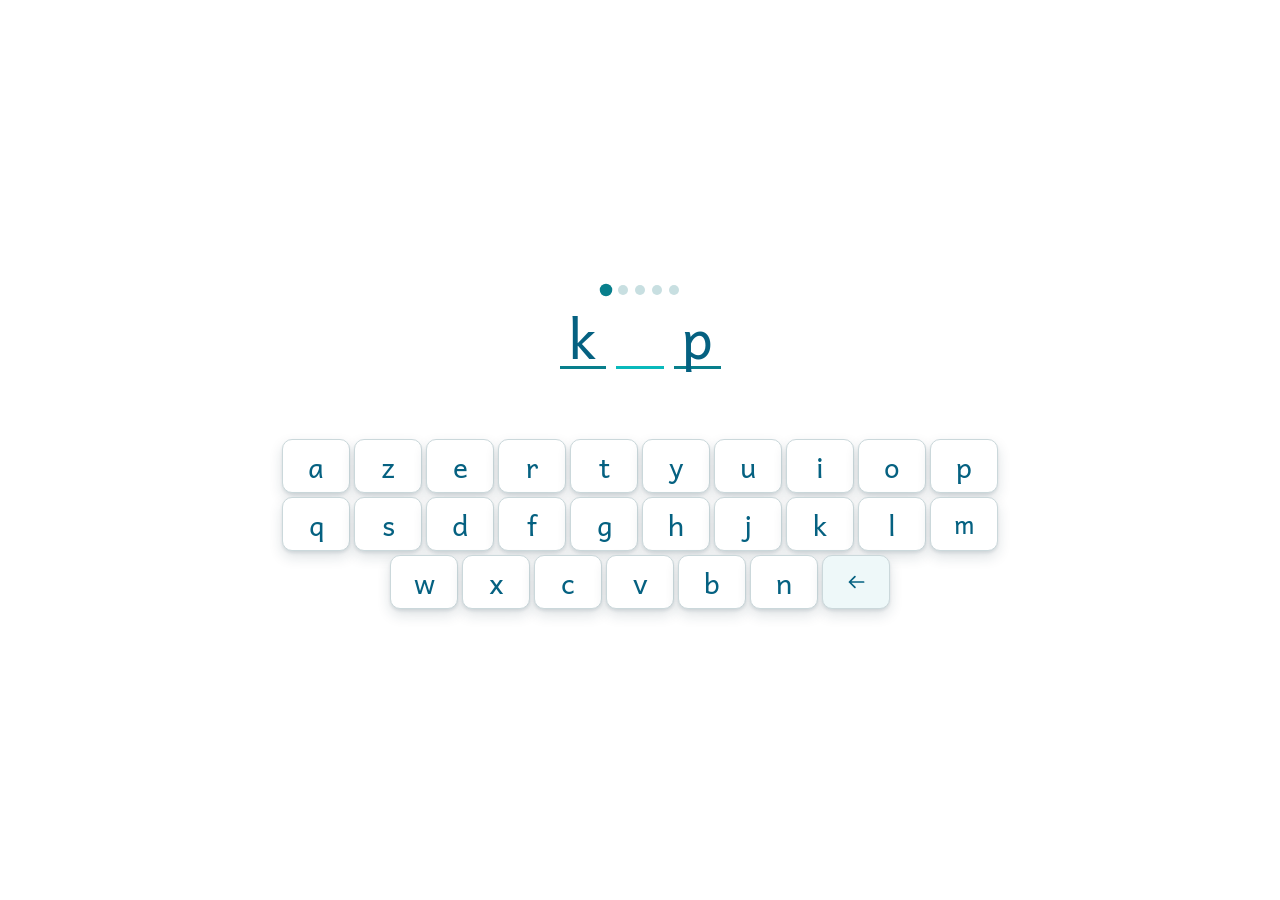
==== index.html @ 1d95343e "Update" ====
<!doctype html>
<html lang="nl">
  <head>
    <meta charset="utf-8" />
    <meta
      name="viewport"
      content="width=device-width,initial-scale=1,viewport-fit=cover"
    />
    <meta name="theme-color" content="#087f8c" />
    <title>Dictee</title>
    <meta
      name="description"
      content="Mobiele dictee-oefeningen en digitaal klik-klakboekje voor NT2 Alfa."
    />
    <link rel="stylesheet" href="styles.css?v=4" />
  </head>
  <body data-app="dictee">
    <svg class="svg-defs" aria-hidden="true">
      <symbol id="i-play" viewBox="0 0 24 24">
        <path d="M8 5.5v13l10.5-6.5L8 5.5Z" />
      </symbol>
      <symbol id="i-speaker" viewBox="0 0 24 24">
        <path d="M11 5 6 9H2v6h4l5 4V5Z" />
        <path d="M15.5 8.5a5 5 0 0 1 0 7M18 6a8.5 8.5 0 0 1 0 12" />
      </symbol>
      <symbol id="i-keyboard" viewBox="0 0 24 24">
        <rect x="2" y="5" width="20" height="14" rx="2" />
        <path
          d="M6 9h.01M10 9h.01M14 9h.01M18 9h.01M7 13h.01M11 13h.01M15 13h.01M5 16h14"
        />
      </symbol>
      <symbol id="i-book" viewBox="0 0 24 24">
        <path
          d="M3 5.5A3.5 3.5 0 0 1 6.5 2H11v18H6.5A3.5 3.5 0 0 0 3 23V5.5ZM21 5.5A3.5 3.5 0 0 0 17.5 2H13v18h4.5A3.5 3.5 0 0 1 21 23V5.5Z"
        />
      </symbol>
      <symbol id="i-gear" viewBox="0 0 24 24">
        <circle cx="12" cy="12" r="3" />
        <path
          d="M19.4 15a1.7 1.7 0 0 0 .34 1.88l.06.06-2.83 2.83-.06-.06a1.7 1.7 0 0 0-1.88-.34 1.7 1.7 0 0 0-1.03 1.55V21h-4v-.08A1.7 1.7 0 0 0 8.97 19.4a1.7 1.7 0 0 0-1.88.34l-.06.06-2.83-2.83.06-.06A1.7 1.7 0 0 0 4.6 15a1.7 1.7 0 0 0-1.55-1.03H3v-4h.08A1.7 1.7 0 0 0 4.6 8.94a1.7 1.7 0 0 0-.34-1.88L4.2 7l2.83-2.83.06.06a1.7 1.7 0 0 0 1.88.34A1.7 1.7 0 0 0 10 3.02V3h4v.08a1.7 1.7 0 0 0 1.03 1.55 1.7 1.7 0 0 0 1.88-.34l.06-.06L19.8 7l-.06.06a1.7 1.7 0 0 0-.34 1.88A1.7 1.7 0 0 0 20.95 10H21v4h-.08A1.7 1.7 0 0 0 19.4 15Z"
        />
      </symbol>
      <symbol id="i-erase" viewBox="0 0 24 24">
        <path d="M19 12H6M11 7l-5 5 5 5" />
      </symbol>
      <symbol id="i-back" viewBox="0 0 24 24">
        <path d="m15 18-6-6 6-6" />
      </symbol>
      <symbol id="i-next" viewBox="0 0 24 24">
        <path d="m9 18 6-6-6-6" />
      </symbol>
      <symbol id="i-up" viewBox="0 0 24 24"><path d="m6 15 6-6 6 6" /></symbol>
      <symbol id="i-down" viewBox="0 0 24 24"><path d="m6 9 6 6 6-6" /></symbol>
      <symbol id="i-check" viewBox="0 0 24 24">
        <path d="m5 12 4 4L19 6" />
      </symbol>
      <symbol id="i-retry" viewBox="0 0 24 24">
        <path d="M20 11a8 8 0 1 0-2.3 5.7" />
        <path d="M20 4v7h-7" />
      </symbol>
      <symbol id="i-close" viewBox="0 0 24 24">
        <path d="M18 6 6 18M6 6l12 12" />
      </symbol>
      <symbol id="i-plus" viewBox="0 0 24 24">
        <path d="M12 5v14M5 12h14" />
      </symbol>
      <symbol id="i-mic" viewBox="0 0 24 24">
        <rect x="9" y="2" width="6" height="12" rx="3" />
        <path d="M5 10a7 7 0 0 0 14 0M12 17v5" />
      </symbol>
      <symbol id="i-upload" viewBox="0 0 24 24">
        <path d="M12 16V4m0 0L7 9m5-5 5 5M4 20h16" />
      </symbol>
    </svg>

    <main id="app" class="app-shell" aria-live="polite"></main>
    <script src="data.js"></script>
    <script src="app.js?v=6"></script>
  </body>
</html>
---- styles.css ----
/* ================================================================
   1. Lettertype en kleuren
   ================================================================ */

@font-face {
  font-family: Andika;
  src: url("assets/fonts/andika-400.woff2") format("woff2");
  font-weight: 400;
  font-display: swap;
}
@font-face {
  font-family: Andika;
  src: url("assets/fonts/andika-700.woff2") format("woff2");
  font-weight: 700;
  font-display: swap;
}
:root {
  /* Pas hier de hoofdkleuren van de volledige app aan. */
  --ink: #056181;
  --teal: #087f8c;
  --teal-dark: #08646d;
  --blue: #d9f2f4;
  --pink: #e7427a;
  --paper: #f7fbfb;
  --line: #c8dfe1;
  --good: #16805d;
  --bad: #c53b56;
  --shadow: 0 12px 34px rgba(20, 67, 79, 0.13);
}

/* ================================================================
   2. Algemene basisopmaak
   ================================================================ */

* {
  box-sizing: border-box;
}
html,
body {
  margin: 0;
  min-height: 100%;
  background: var(--paper);
  color: var(--ink);
  font-family: Andika, Arial, sans-serif;
}
button,
input,
select {
  font: inherit;
}
button {
  touch-action: manipulation;
}
.svg-defs {
  position: absolute;
  width: 0;
  height: 0;
  overflow: hidden;
}
.icon {
  width: 1.65rem;
  height: 1.65rem;
  fill: none;
  stroke: currentColor;
  stroke-width: 2;
  stroke-linecap: round;
  stroke-linejoin: round;
  margin-top: 0.4em;
}
.app-shell {
  min-height: 100svh;
  display: flex;
  flex-direction: column;
}

/* ================================================================
   3. Bovenbalk, pictogrammen en algemene knoppen
   ================================================================ */

.topbar {
  height: 68px;
  padding: 8px max(12px, env(safe-area-inset-left));
  display: flex;
  align-items: center;
  justify-content: space-between;
  background: #fff;
  border-bottom: 1px solid var(--line);
}
.brand {
  font-weight: 700;
  color: var(--teal);
  letter-spacing: 0.02em;
}
.top-actions {
  display: flex;
  gap: 10px;
}
.icon-btn {
  width: 52px;
  height: 52px;
  border: 0;
  border-radius: 16px;
  background: var(--blue);
  color: var(--teal-dark);
  display: grid;
  place-items: center;
  cursor: pointer;
}
.icon-btn:hover,
.icon-btn:focus-visible {
  outline: 3px solid rgba(231, 66, 122, 0.26);
}
.icon-btn.primary {
  background: var(--pink);
  color: #fff;
}
.icon-btn.good {
  background: var(--good);
  color: #fff;
}
.icon-btn.bad {
  background: var(--bad);
  color: #fff;
}

/* ================================================================
   4. Startscherm
   ================================================================ */

.screen {
  width: min(100%, 980px);
  margin: auto;
  padding: 10px max(14px, env(safe-area-inset-left))
    calc(18px + env(safe-area-inset-bottom));
}
.home-grid {
  display: grid;
  grid-template-columns: repeat(2, minmax(0, 240px));
  gap: 20px;
  justify-content: center;
}
.mode-card {
  aspect-ratio: 1;
  border: 0;
  border-radius: 30px;
  background: #fff;
  color: var(--teal);
  box-shadow: var(--shadow);
  display: grid;
  place-items: center;
  cursor: pointer;
}
.mode-card:nth-child(2) {
  color: var(--pink);
}
.mode-card .icon {
  width: 42%;
  height: 42%;
  stroke-width: 1.35;
}

/* ================================================================
   5. Dicteescherm en AZERTY-toetsenbord
   ================================================================ */

.dictation {
  display: flex;
  flex-direction: column;
  gap: 8px;
  align-items: center;
}
.dictation-finished {
  min-height: 100svh;
  display: flex;
  flex-direction: column;
  align-items: center;
  justify-content: center;
  gap: 12px;
  text-align: center;
}
.finished-check {
  width: 112px;
  height: 112px;
  border-radius: 50%;
  display: grid;
  place-items: center;
  background: var(--good);
  color: white;
}
.finished-check .icon {
  width: 65px;
  height: 65px;
}
.dictation-finished h1 {
  margin: 0;
  font-size: clamp(2.5rem, 9vw, 4rem);
}
.finished-next {
  color: var(--teal-dark);
}
.finished-next .icon {
  width: 36px;
  height: 36px;
}
.restart-button {
  margin-top: 12px;
  width: 45px;
  height: 45px;
  border: 0;
  border-radius: 50%;
  background: var(--blue);
  color: var(--teal-dark);
  cursor: pointer;
  display: grid;
  place-items: center;
}
.restart-button .icon {
  width: 30px;
  height: 30px;
}
.listen {
  width: 84px;
  height: 84px;
  border-radius: 26px;
  background: var(--teal);
  color: #fff;
  border: 0;
  display: grid;
  place-items: center;
  box-shadow: var(--shadow);
}
.listen .icon {
  width: 42px;
  height: 42px;
}
.dictation-image {
  display: block;
  max-width: min(100%, 320px);
  max-height: min(30svh, 210px);
  object-fit: contain;
  border-radius: 12px;
}
.word-slots {
  min-height: 64px;
  display: flex;
  align-items: flex-end;
  justify-content: center;
  gap: 10px;
  flex-wrap: wrap;
}

.copy-word {
  margin-bottom: 8px;
  color: var(--ink);
  font-size: clamp(2rem, 9vw, 4.5rem);
  font-weight: 700;
  text-align: center;
}

.edit-notice,
.publication-message {
  margin-bottom: 16px;
  padding: 14px 16px;
  border-radius: 14px;
  background: #fff3c4;
  color: #533f00;
  line-height: 1.45;
}

.publication-message {
  background: #daf4ee;
  color: #174b41;
}

.check-option {
  display: flex;
  align-items: center;
  gap: 10px;
  margin: 14px 0;
  font-weight: 700;
}

.check-option input {
  width: 24px;
  height: 24px;
  accent-color: var(--teal);
}

.question-option {
  display: flex;
  align-items: center;
  gap: 8px;
  margin-top: 8px;
  font-size: 0.95rem;
  font-weight: 700;
}

.question-option input {
  width: 22px;
  height: 22px;
  accent-color: var(--teal);
}

.series-item-editable {
  align-items: center;
}

.series-order {
  display: flex;
  flex-direction: column;
  gap: 4px;
}

.series-order .icon-btn {
  min-width: 36px;
  min-height: 36px;
}

.series-question {
  flex: 1;
  min-width: 0;
  color: #056181;
}

.series-missing {
  display: flex;
  flex-wrap: wrap;
  gap: 5px;
  margin-top: 6px;
  color: #09b9bb;
  border-color: #09b9bb;
}

.series-missing .chip {
  min-width: 38px;
  min-height: 38px;
  padding: 5px 9px;
  color: #09b9bb;
  border-color: #09b9bb;

}
.slot {
  min-width: 54px;
  padding: 3px 8px 2px;
  border-bottom: 3px solid var(--teal);
  font-size: clamp(3.0rem, 15vw, 5.2rem);
  line-height: 1;
  text-align: center;
  font-weight: 400;
  color: #056181;
}
.slot.missing {
  color: #09b9bb;
  border-color: #09b9bb;
}
.slot.wrong {
  color: var(--bad);
  border-color: var(--bad);
  animation: shake 0.28s linear 2;
}
.slot.good {
  color: var(--good);
  border-color: var(--good);
}
@keyframes shake {
  25% {
    transform: translateX(-5px);
  }
  75% {
    transform: translateX(5px);
  }
}
.feedback {
  height: 44px;
  display: flex;
  align-items: center;
  justify-content: center;
  gap: 14px;
}
.feedback .icon {
  width: 30px;
  height: 30px;
}
.feedback .icon-btn {
  width: 44px;
  height: 44px;
  border-radius: 50%;
}
.feedback .icon-btn .icon {
  width: 25px;
  height: 25px;
}
.feedback .icon-btn.bad {
  background: #fee7ed;
  color: var(--bad);
}
.feedback.good {
  color: var(--good);
}
.feedback.bad {
  color: var(--bad);
}
.keyboard {
  width: min(100%, 760px);
  display: flex;
  flex-direction: column;
  gap: 4px;
  margin-top: auto;
}
.key-row {
  display: flex;
  gap: 4px;
  justify-content: center;
}
.key {
  /* Andika Regular blijft leesbaar zonder dat de toets zwaar oogt. */
  font-family: Andika, Arial, sans-serif;
  font-weight: 400;
  flex: 1;
  max-width: 68px;
  min-width: 0;
  padding-right: 0;
  padding-left: 0;
  min-height: 54px;
  border: 1px solid #b8d4d7;
  border-bottom-width: 2px;
  border-radius: 12px;
  background: #fff;
  color: var(--ink);
  font-size: clamp(1.4rem, 5.5vw, 1.75rem);
}
/* De brede m krijgt iets kleinere letters, maar behoudt dezelfde aantikzone. */
.key[data-key="m"] {
  font-size: clamp(1.18rem, 4.7vw, 1.55rem);
}
.key:active {
  transform: translateY(2px);
  border-bottom-width: 2px;
}
.key.wide {
  max-width: 110px;
  background: var(--blue);
  color: var(--teal-dark);
}

/* ================================================================
   6. Klik-klakboekje
   ================================================================ */

.booklet {
  display: grid;
  gap: 22px;
}
.book-word {
  display: flex;
  justify-content: center;
  align-items: center;
  gap: 4px;
  font-size: clamp(3.6rem, 18vw, 8rem);
  font-weight: 700;
  color: var(--teal-dark);
}
.book-columns {
  display: grid;
  grid-template-columns: repeat(3, 1fr);
  gap: 10px;
}
.book-col {
  display: grid;
  gap: 8px;
  text-align: center;
}
.sound-card {
  min-height: 104px;
  border: 2px solid var(--line);
  border-radius: 22px;
  background: #fff;
  color: var(--ink);
  font-size: clamp(2.2rem, 10vw, 4.6rem);
  font-weight: 700;
  display: grid;
  place-items: center;
}
.sound-controls {
  display: flex;
  justify-content: center;
  gap: 8px;
}
.tiny-btn {
  width: 46px;
  height: 46px;
  border: 0;
  border-radius: 14px;
  background: var(--blue);
  color: var(--teal-dark);
  display: grid;
  place-items: center;
}
.tiny-btn .icon {
  width: 23px;
  height: 23px;
}

/* ================================================================
   7. Lesgeversgedeelte
   ================================================================ */

.teacher {
  width: min(100%, 900px);
  margin: auto;
  padding: 22px 16px 48px;
}
.teacher h1 {
  font-size: clamp(1.6rem, 5vw, 2.2rem);
  margin: 0 0 18px;
}
.teacher h2 {
  font-size: 1.15rem;
  margin: 0 0 12px;
  color: var(--teal-dark);
}
.panel {
  background: #fff;
  border: 1px solid var(--line);
  border-radius: 22px;
  padding: 18px;
  margin-bottom: 16px;
  box-shadow: 0 6px 18px rgba(20, 67, 79, 0.06);
}
.field {
  display: grid;
  gap: 7px;
  margin-bottom: 14px;
}
.field label {
  font-weight: 700;
}
.text-input,
.select {
  width: 100%;
  min-height: 50px;
  border: 2px solid var(--line);
  border-radius: 12px;
  padding: 9px 12px;
  background: #fff;
  color: var(--ink);
}
.chips {
  display: flex;
  flex-wrap: wrap;
  gap: 8px;
}
.chip {
  min-width: 45px;
  min-height: 45px;
  border: 2px solid var(--line);
  border-radius: 12px;
  background: #fff;
  color: var(--ink);
  padding: 7px 11px;
}
.chip.active {
  background: var(--teal);
  border-color: var(--teal);
  color: #fff;
}
.chip.missing-choice.active {
  background: var(--pink);
  border-color: var(--pink);
}
.action {
  min-height: 48px;
  border: 0;
  border-radius: 13px;
  padding: 10px 16px;
  background: var(--teal);
  color: #fff;
  font-weight: 700;
  display: inline-flex;
  align-items: center;
  gap: 8px;
}
.action.secondary {
  background: var(--blue);
  color: var(--teal-dark);
}
.action.danger {
  background: #fee7ed;
  color: var(--bad);
}
.series {
  display: grid;
  gap: 8px;
}
.series-item {
  display: flex;
  align-items: center;
  gap: 10px;
  padding: 10px 12px;
  border-radius: 13px;
  background: #f3f8f8;
}
.series-word {
  font-size: 1.25rem;
  font-weight: 400;
  flex: 1;
}
.series-pattern {
  color: var(--ink);
  font-size: 0.9rem;
}
.series-item .icon-btn {
  width: 42px;
  height: 42px;
  border-radius: 12px;
  background: #fee7ed;
  color: var(--bad);
}
.series-item {
  flex-wrap: wrap;
}
.series-image-field {
  flex-basis: 100%;
  display: grid;
  gap: 4px;
  font-size: 0.9rem;
}
.suggestions {
  display: grid;
  grid-template-columns: repeat(auto-fill, minmax(110px, 1fr));
  gap: 8px;
}
.suggestion {
  min-height: 48px;
  border: 2px solid var(--line);
  border-radius: 12px;
  background: #fff;
  font-weight: 700;
}
.suggestion.added {
  background: #e7f7f0;
  color: var(--good);
  border-color: #acdcca;
}
.help {
  color: #5c7280;
  font-size: 0.92rem;
  margin: 4px 0 12px;
}
.empty {
  padding: 20px;
  text-align: center;
  color: #6d7f88;
}
.publish-actions {
  display: flex;
  flex-wrap: wrap;
  gap: 10px;
}
.exercise-list {
  display: grid;
  gap: 10px;
}
.exercise-item {
  display: flex;
  align-items: center;
  gap: 8px;
  padding: 12px;
  border-radius: 14px;
  background: #f3f8f8;
}
.exercise-info {
  flex: 1;
  display: grid;
}
.exercise-info span {
  color: #5c7280;
  font-size: 0.9rem;
}
.exercise-item .action {
  text-decoration: none;
}
.exercise-item .icon-btn {
  width: 46px;
  height: 46px;
  flex: 0 0 auto;
  background: #fee7ed;
  color: var(--bad);
}

/* ================================================================
   8. Aanpassingen voor kleine en liggende schermen
   ================================================================ */

@media (max-width: 560px) {
  .screen {
    padding-top: 10px;
  }
  .screen.dictation {
    /* Bijna geen binnenmarge: de tien AZERTY-toetsen krijgen zo meer breedte.
       Vrije ruimte voor Genially maak je buiten het iframe, niet hier. */
    padding-right: max(4px, env(safe-area-inset-right));
    padding-left: max(4px, env(safe-area-inset-left));
    padding-bottom: calc(6px + env(safe-area-inset-bottom));
  }
  .topbar {
    height: 62px;
  }
  .icon-btn {
    width: 46px;
    height: 46px;
  }
  .home-grid {
    gap: 14px;
  }
  .mode-card {
    border-radius: 24px;
  }
  .book-columns {
    gap: 6px;
  }
  .sound-card {
    min-height: 86px;
    border-radius: 17px;
  }
  .word-slots {
    gap: 5px;
  }
  .slot {
    min-width: 42px;
  }
  .panel {
    padding: 8px;
  }
  .exercise-item {
    align-items: stretch;
    flex-wrap: wrap;
  }
  .exercise-info {
    flex-basis: 100%;
  }
}
@media (orientation: landscape) and (max-height: 620px) {
  .topbar {
    height: 54px;
  }
  .icon-btn {
    width: 40px;
    height: 40px;
  }
  .screen {
    padding-top: 4px;
    padding-bottom: 4px;
  }
  .dictation {
    gap: 6px;
  }
  .listen {
    width: 58px;
    height: 58px;
    border-radius: 18px;
  }
  .listen .icon {
    width: 30px;
    height: 30px;
  }
  .word-slots {
    min-height: 58px;
  }
  .slot {
    font-size: 2.5rem;
  }
  .feedback {
    height: 40px;
  }
  .key {
    min-height: 44px;
  }
  .booklet {
    grid-template-columns: 1fr 2fr;
    align-items: center;
  }
  .book-word {
    font-size: 4rem;
  }
}


/* Houd het volledige dictee zichtbaar op kleinere telefoons en in Genially. */
@media (max-height: 740px) {
  .screen.dictation {
    height: 100svh;
    min-height: 0;
    margin-top: 0;
    margin-bottom: 0;
    padding-top: 5px;
    padding-bottom: calc(5px + env(safe-area-inset-bottom));
    gap: 4px;
    overflow: hidden;
    justify-content: center;
  }

  .dictation .listen {
    width: 56px;
    height: 56px;
    border-radius: 18px;
    flex: 0 0 auto;
  }

  .dictation .listen .icon {
    width: 29px;
    height: 29px;
  }

  .dictation-image {
    max-width: min(58vw, 250px);
    max-height: 18svh;
    margin-bottom: 2px;
  }

  .copy-word {
    margin-bottom: 2px;
    font-size: clamp(1.65rem, 7vw, 2.4rem);
    line-height: 1;
    color: var(--ink);
    font-weight: 400;
  }

  .word-slots {
    min-height: 45px;
    gap: 5px;
  }

  .slot {
    min-width: 38px;
    padding: 2px 5px 1px;
    border-bottom-width: 2px;
    font-size: clamp(1.8rem, 8vw, 2.7rem);
  }

  .feedback {
    height: 38px;
  }

  .feedback .icon-btn {
    width: 38px;
    height: 38px;
  }

  .keyboard {
    gap: 3px;
    margin-top: clamp(4px, 1svh, 10px);
  }

  .key-row {
    gap: 3px;
  }

  .key {
    min-height: 46px;
    border-radius: 9px;
    font-size: clamp(1.2rem, 5vw, 1.55rem);
  }
  .copy-word {
    font-size: clamp(2.2rem, 10vw, 3.2rem);
  }
  .slot {
    font-size: clamp(2.4rem, 11vw, 3.4rem);
    min-width: 46px;
  }
}

@media (max-height: 590px) {
  .dictation .listen {
    width: 48px;
    height: 48px;
  }

  .dictation-image {
    max-height: 12svh;
  }

  .copy-word {
    font-size: 1.55rem;
  }

  .word-slots {
    min-height: 39px;
  }

  .slot {
    font-size: 1.75rem;
  }

  .feedback {
    height: 34px;
  }

  .key {
    min-height: 42px;
  }
}

/* ================================================================
   9. Volledige versie (link met weergave=volledig)
   ================================================================ */

/* Instructiebalk bovenaan met één ronde afspeelknop. */
.instruction-bar {
  align-self: stretch;
  display: flex;
  justify-content: center;
  padding: 6px 0 8px;
  border-bottom: 1px solid var(--line);
}
.play-instruction {
  width: 52px;
  height: 52px;
  border: 0;
  border-radius: 50%;
  background: var(--ink);
  color: #fff;
  display: grid;
  place-items: center;
  cursor: pointer;
  box-shadow: var(--shadow);
}
.play-instruction .icon {
  width: 24px;
  height: 24px;
  fill: currentColor;
}
.play-instruction:focus-visible {
  outline: 3px solid rgba(231, 66, 122, 0.45);
  outline-offset: 3px;
}
@media (max-height: 740px) {
  .instruction-bar {
    padding: 2px 0 4px;
  }
  .play-instruction {
    width: 42px;
    height: 42px;
  }
  .play-instruction .icon {
    width: 20px;
    height: 20px;
  }
}

/* Staand: de onderdelen staan gewoon onder elkaar. */
.dictation-media {
  display: contents;
}

/* Liggende gsm: instructie, luisterknop en afbeelding links, het dictee
   rechts. Anders is er te weinig hoogte voor alles. */
@media (orientation: landscape) and (max-height: 620px) {
  .full-view .screen.dictation {
    display: grid;
    grid-template-columns: minmax(110px, 28%) minmax(0, 1fr);
    grid-auto: auto;
    align-content: center;
    align-items: center;
    column-gap: 14px;
    row-gap: 2px;
    width: 100%;
    max-width: none;
  }
  .full-view .dictation > * {
    grid-column: 2;
    justify-self: stretch;
  }
  .full-view .dictation > .copy-word,
  .full-view .dictation > .word-slots,
  .full-view .dictation > .feedback {
    justify-self: center;
  }
  .full-view .dictation > .dictation-media {
    grid-column: 1;
    grid-row: 1 / span 4;
    display: flex;
    flex-direction: column;
    align-items: center;
    gap: 6px;
  }
  .full-view .dictation-media .instruction-bar {
    border-bottom: 0;
    padding: 0;
  }
  .full-view .dictation-media .dictation-image {
    max-width: 100%;
    max-height: 38svh;
  }
}

/* Reeks van meerdere woorden: een bolletje per woord. */
.series-progress {
  display: flex;
  justify-content: center;
  flex-wrap: wrap;
  gap: 7px;
  padding: 6px 0 2px;
}
.series-progress span {
  width: 10px;
  height: 10px;
  border-radius: 50%;
  background: var(--line);
  transition: background 200ms ease, transform 200ms ease;
}
.series-progress .current {
  background: var(--teal);
  transform: scale(1.25);
}
.series-progress .done {
  background: var(--good);
}

/* Knop "Opnieuw" na een juist antwoord: rustig, in de basiskleur. */
.feedback .icon-btn.again {
  background: var(--blue);
  color: var(--teal-dark);
}

/* Alle toetsen even breed: een tiende van de rij. De wisknop staat
   achteraan de onderste rij en is twee toetsen breed. */
.key-row {
  --kg: 4px;
  gap: var(--kg);
}
@media (max-height: 740px) {
  .key-row {
    --kg: 3px;
  }
}
.key-row .key {
  flex: 0 0 calc((100% - 9 * var(--kg)) / 10);
  min-width: 0;
}
.key-row .key.erase {
  flex-basis: calc((100% - 9 * var(--kg)) / 10 * 2 + var(--kg));
}
.key.erase .icon {
  stroke-width: 1.6;
  width: 26px;
  height: 26px;
}

.copy-word {
  font-size: clamp(2.2rem, 10vw, 3.2rem);
}
.slot {
  font-size: clamp(2.4rem, 11vw, 3.4rem);
  min-width: 46px;
}

/* Cijferblok: drie grote toetsen per rij */
.keyboard.numbers .key-row .key {
  flex-basis: calc((100% - 2 * var(--kg)) / 3);
  max-width: 110px;
}
.keyboard.numbers .key-row .key.erase {
  flex-basis: calc((100% - 2 * var(--kg)) / 3);
}

/* Toetsen in dezelfde stijl als de letterkaartjes van de sleepoefening:
   wit, fijn grijs kader, zachte schaduw voor een licht 3D-effect. */
.key {
  background: #fff;
  border: 1.5px solid #cbd8db;
  border-radius: 10px;
  box-shadow:
          0 2px 3px rgba(23, 48, 66, 0.10),
          0 6px 14px rgba(23, 48, 66, 0.14);
  color: var(--ink);
}
/* Bij indrukken: toets zakt iets in */
.key:active {
  transform: translateY(1px);
  box-shadow: 0 1px 2px rgba(23, 48, 66, 0.12);
}

/* Cijfertoetsen: heel licht turquoise */
.key[data-key="0"],
.key[data-key="1"],
.key[data-key="2"],
.key[data-key="3"],
.key[data-key="4"],
.key[data-key="5"],
.key[data-key="6"],
.key[data-key="7"],
.key[data-key="8"],
.key[data-key="9"] {
  background: #eef8f9;
}

/* Wisknop: heel licht grijsblauw */
.key.erase {
  background: #eef8f9;
}

/* Doorzichtige achtergrond: de Genially-dia is zichtbaar rond de oefening,
   zonder blend mode. De toetsen blijven wit. */
html,
body,
.app-shell {
  background: transparent;
}

/* Meer ruimte tussen het woord en het vinkje/kruisje met Opnieuw */
.feedback {
  margin-top: 10px;
}
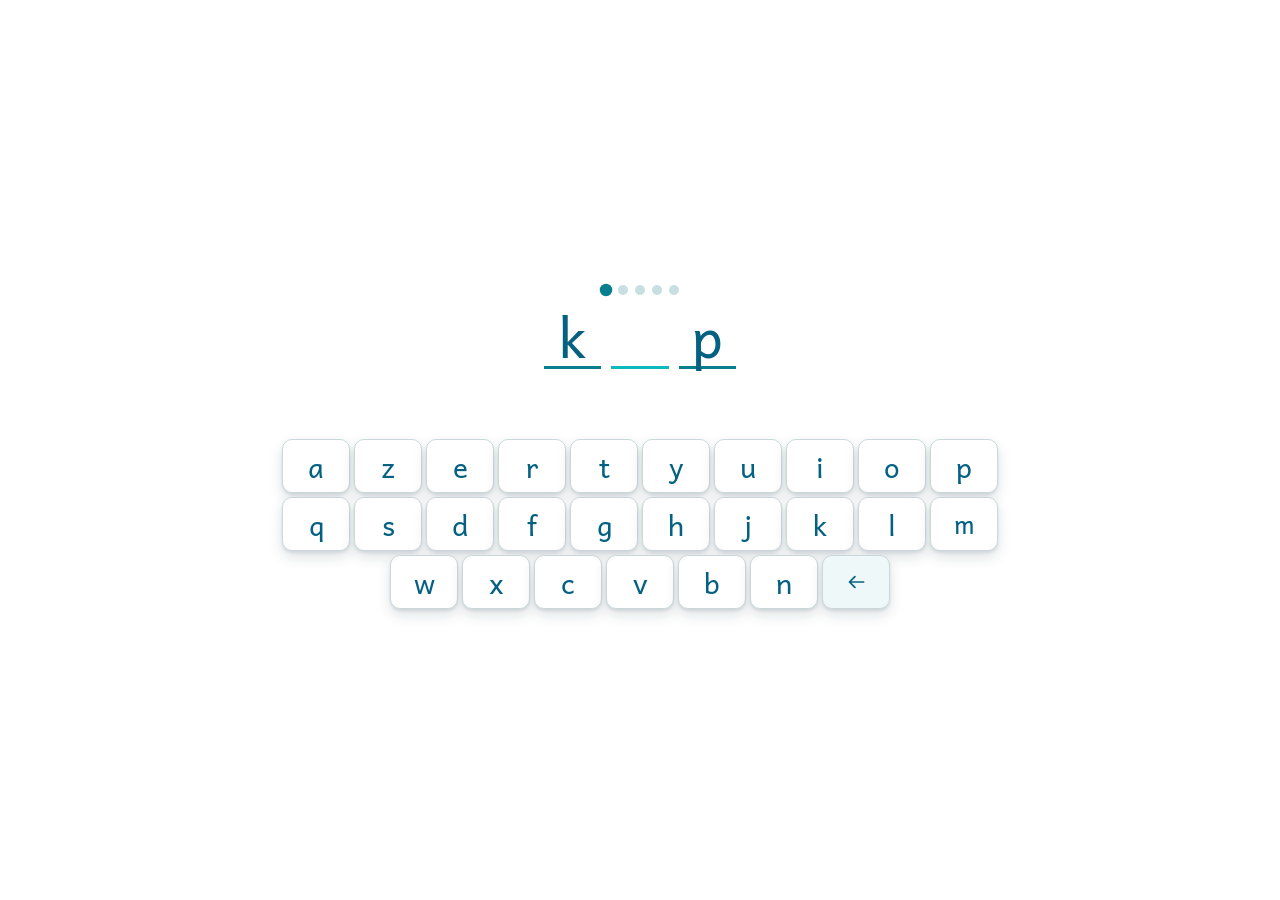
==== commit f98253ef: "Adapt for longer words" ====
--- a/index.html
+++ b/index.html
@@ -12,7 +12,7 @@
       name="description"
       content="Mobiele dictee-oefeningen en digitaal klik-klakboekje voor NT2 Alfa."
     />
-    <link rel="stylesheet" href="styles.css?v=4" />
+    <link rel="stylesheet" href="styles.css?v=5" />
   </head>
   <body data-app="dictee">
     <svg class="svg-defs" aria-hidden="true">
@@ -75,6 +75,6 @@
 
     <main id="app" class="app-shell" aria-live="polite"></main>
     <script src="data.js"></script>
-    <script src="app.js?v=6"></script>
+    <script src="app.js?v=7"></script>
   </body>
 </html>
--- a/styles.css
+++ b/styles.css
@@ -1111,4 +1111,28 @@
 /* Meer ruimte tussen het woord en het vinkje/kruisje met Opnieuw */
 .feedback {
   margin-top: 10px;
-}+}
+/* Letterplaatsen: elk woord blijft op één rij. app.js (fitWordSlots)
+   maakt de letters kleiner als een woord niet past. Marges en breedtes
+   staan in em, zodat ze mee krimpen met de letter. */
+.dictation > .word-slots,
+.full-view .dictation > .word-slots {
+  width: 100%;
+  max-width: 100%;
+  min-width: 0;
+  justify-self: stretch;
+  column-gap: clamp(18px, 5vw, 36px);
+  row-gap: 10px;
+}
+.word-group {
+  display: flex;
+  flex-wrap: nowrap;
+  align-items: flex-end;
+  gap: clamp(4px, 1.4vw, 10px);
+}
+.word-slots .slot {
+  flex: 0 0 auto;
+  min-width: 1.05em;
+  padding: 0.06em 0.16em 0.04em;
+  white-space: pre;
+}
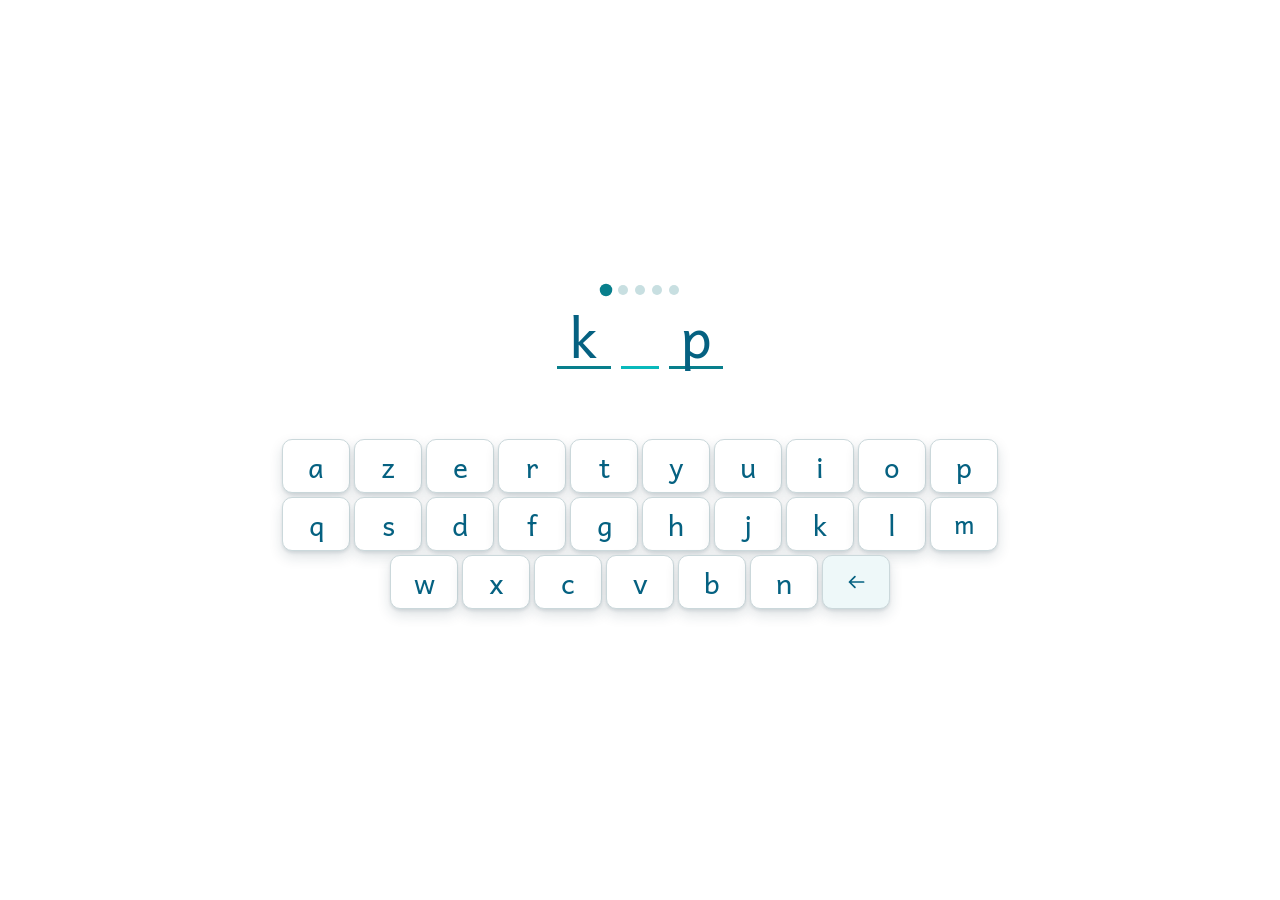
==== commit 170b38a4: "Update" ====
--- a/index.html
+++ b/index.html
@@ -75,6 +75,6 @@
 
     <main id="app" class="app-shell" aria-live="polite"></main>
     <script src="data.js"></script>
-    <script src="app.js?v=7"></script>
+    <script src="app.js?v=8"></script>
   </body>
 </html>
--- a/styles.css
+++ b/styles.css
@@ -334,7 +334,7 @@
 .series-missing .chip {
   min-width: 38px;
   min-height: 38px;
-  padding: 5px 9px;
+  padding: 5px 7px;
   color: #09b9bb;
   border-color: #09b9bb;
 
@@ -675,6 +675,7 @@
 }
 .exercise-info span {
   color: #5c7280;
+
   font-size: 0.9rem;
 }
 .exercise-item .action {
@@ -833,7 +834,7 @@
 
   .slot {
     min-width: 38px;
-    padding: 2px 5px 1px;
+    padding: 2px 3px 1px;
     border-bottom-width: 2px;
     font-size: clamp(1.8rem, 8vw, 2.7rem);
   }
@@ -1132,7 +1133,7 @@
 }
 .word-slots .slot {
   flex: 0 0 auto;
-  min-width: 1.05em;
-  padding: 0.06em 0.16em 0.04em;
+  min-width: 1.00em;
+  padding: 0.06em 0.00em 0.04em;
   white-space: pre;
 }
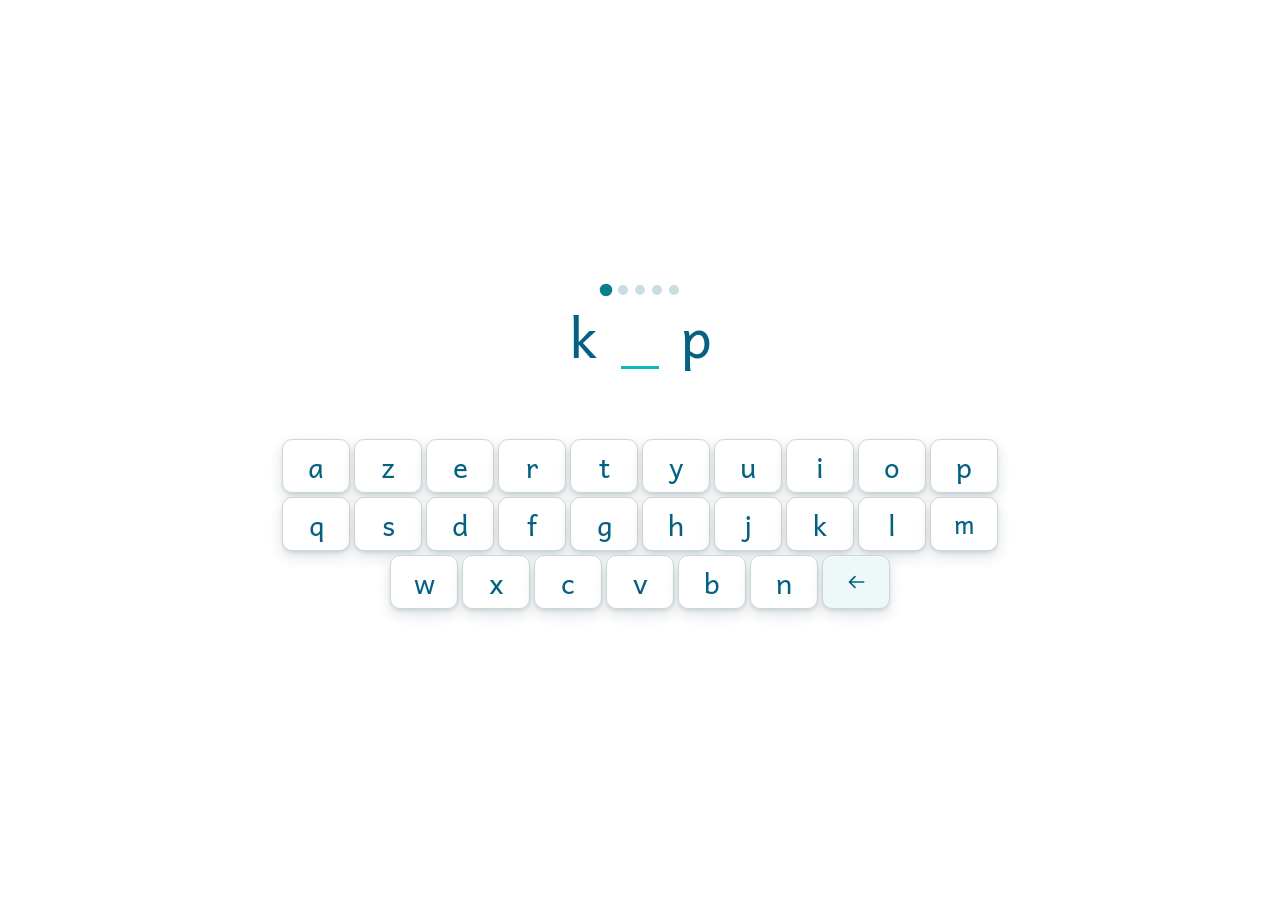
==== commit 4fb38766: "Adjust lines in dictation" ====
--- a/index.html
+++ b/index.html
@@ -12,7 +12,7 @@
       name="description"
       content="Mobiele dictee-oefeningen en digitaal klik-klakboekje voor NT2 Alfa."
     />
-    <link rel="stylesheet" href="styles.css?v=5" />
+    <link rel="stylesheet" href="styles.css?v=7" />
   </head>
   <body data-app="dictee">
     <svg class="svg-defs" aria-hidden="true">
@@ -75,6 +75,6 @@
 
     <main id="app" class="app-shell" aria-live="polite"></main>
     <script src="data.js"></script>
-    <script src="app.js?v=8"></script>
+    <script src="app.js?v=10"></script>
   </body>
 </html>
--- a/styles.css
+++ b/styles.css
@@ -1131,9 +1131,21 @@
   align-items: flex-end;
   gap: clamp(4px, 1.4vw, 10px);
 }
+/* Een korte zin: de letters van één woord dicht bij elkaar, zodat de
+   woorden duidelijk als groepjes te zien zijn. */
+.word-slots.sentence .word-group {
+  gap: clamp(2px, 0.5vw, 4px);
+}
 .word-slots .slot {
   flex: 0 0 auto;
   min-width: 1.00em;
   padding: 0.06em 0.00em 0.04em;
   white-space: pre;
 }
+
+/* Gegeven letters (niet in te vullen) krijgen geen onderlijning.
+   De lijn wordt doorzichtig in plaats van weggehaald, zodat alle
+   letters netjes op dezelfde hoogte blijven staan. */
+.word-slots .slot:not(.missing) {
+  border-bottom-color: transparent;
+}
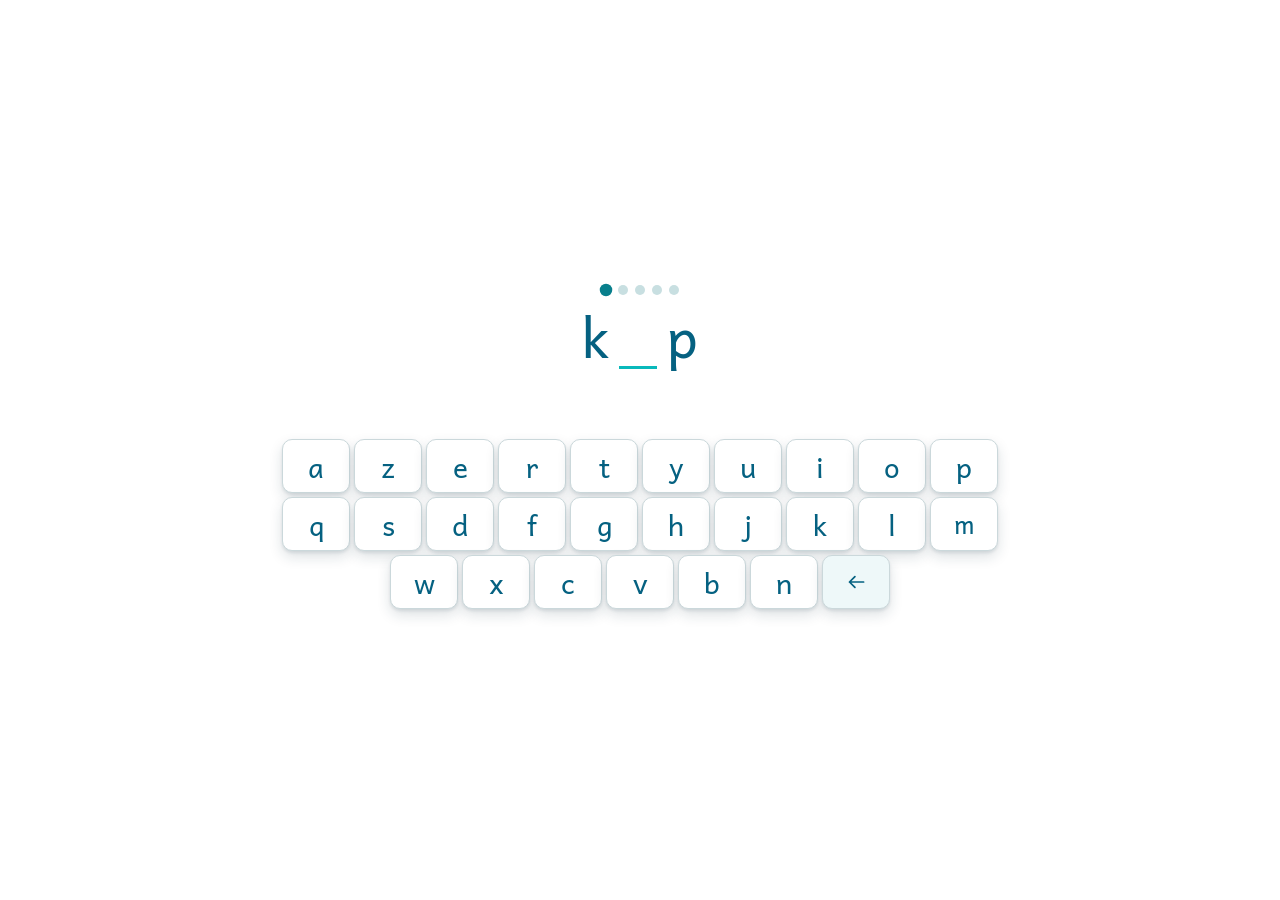
==== commit cc10bb4e: "Update spacing" ====
--- a/index.html
+++ b/index.html
@@ -12,7 +12,7 @@
       name="description"
       content="Mobiele dictee-oefeningen en digitaal klik-klakboekje voor NT2 Alfa."
     />
-    <link rel="stylesheet" href="styles.css?v=7" />
+    <link rel="stylesheet" href="styles.css?v=8" />
   </head>
   <body data-app="dictee">
     <svg class="svg-defs" aria-hidden="true">
@@ -75,6 +75,6 @@
 
     <main id="app" class="app-shell" aria-live="polite"></main>
     <script src="data.js"></script>
-    <script src="app.js?v=10"></script>
+    <script src="app.js?v=11"></script>
   </body>
 </html>
--- a/styles.css
+++ b/styles.css
@@ -1148,4 +1148,8 @@
    letters netjes op dezelfde hoogte blijven staan. */
 .word-slots .slot:not(.missing) {
   border-bottom-color: transparent;
-}
+  /* Gegeven letters zo breed als ze zijn: een smalle letter (l, i, t)
+     krijgt geen lege ruimte naast zich. Alleen de in te vullen vakjes
+     hebben een minimumbreedte. */
+  min-width: 0;
+}
